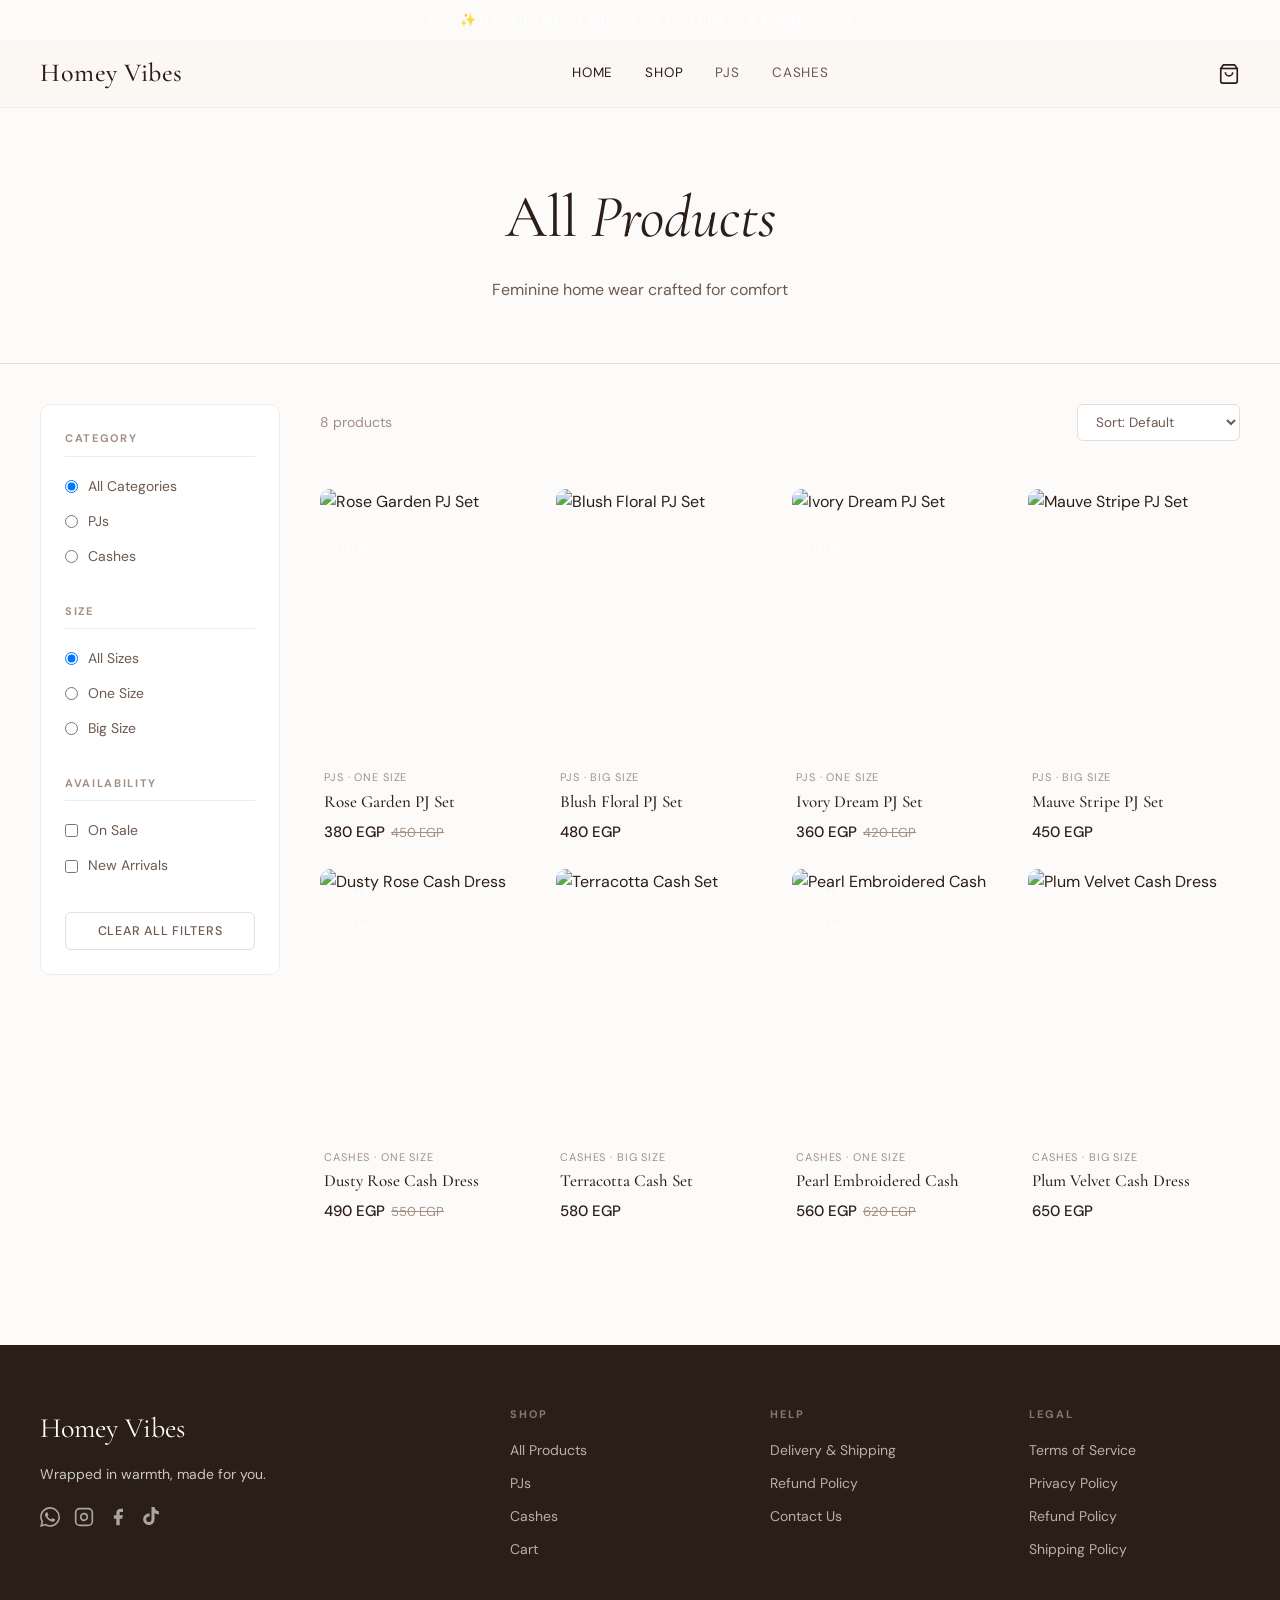
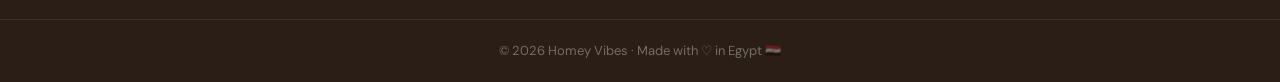
==== shop/index.html @ dcca7a5e "Add files via upload" ====
<!DOCTYPE html>
<html lang="en">
<head>
  <meta charset="UTF-8">
  <meta name="viewport" content="width=device-width, initial-scale=1.0">
  <title>Shop PJs & Cashes | Homey Vibes — Women's Home Wear Egypt</title>
  <meta name="description" content="Browse Homey Vibes' full collection of feminine home wear — cozy PJs and Cashes for women in One Size (55–70kg) and Big Size (80–110kg). Cash on delivery across Egypt. تسوقي بيجامات وكاشات نسائية.">
  <meta name="robots" content="index, follow">
  <link rel="canonical" href="https://homey-vibes.store/shop/">
  <meta property="og:title" content="Shop PJs & Cashes — Homey Vibes">
  <meta property="og:description" content="Egypt's favourite cozy home wear. PJs and Cashes in One Size and Big Size. Cash on delivery.">
  <meta property="og:url" content="https://homey-vibes.store/shop/">
  <meta property="og:image" content="https://homey-vibes.store/H-V_Logo.jpeg">
  <meta property="og:type" content="website">
  <script type="application/ld+json">
  {
    "@context": "https://schema.org",
    "@type": "CollectionPage",
    "name": "Shop — Homey Vibes",
    "url": "https://homey-vibes.store/shop/",
    "description": "Browse all PJs and Cashes in One Size and Big Size",
    "isPartOf": { "@id": "https://homey-vibes.store/#website" },
    "breadcrumb": {
      "@type": "BreadcrumbList",
      "itemListElement": [
        { "@type": "ListItem", "position": 1, "name": "Home", "item": "https://homey-vibes.store/" },
        { "@type": "ListItem", "position": 2, "name": "Shop", "item": "https://homey-vibes.store/shop/" }
      ]
    }
  }
  </script>
    <link rel="icon" type="image/x-icon" href="../favicon.ico">
  <link rel="apple-touch-icon" sizes="180x180" href="../apple-touch-icon.png">
  <link rel="icon" type="image/png" sizes="192x192" href="../icon-192.png">
  <link rel="stylesheet" href="../css/style.css">
  <style>
    .shop-page { max-width: var(--max-w); margin: 0 auto; padding: 40px; }
    .filter-mobile-btn {
      display: none;
      align-items: center;
      gap: 8px;
      padding: 10px 18px;
      border: 1px solid var(--border);
      border-radius: var(--radius-sm);
      font-size: 13.5px;
      color: var(--text-mid);
      margin-bottom: 20px;
      cursor: pointer;
      background: var(--white);
    }
    .shop-topbar {
      display: flex;
      justify-content: space-between;
      align-items: center;
      margin-bottom: 28px;
    }
    .shop-count { font-size: 14px; color: var(--text-light); }
    .sort-select {
      padding: 8px 14px;
      border: 1px solid var(--border);
      border-radius: var(--radius-sm);
      font-size: 13.5px;
      color: var(--text-mid);
      background: var(--white);
      cursor: pointer;
    }
    .active-filters { display: flex; gap: 8px; flex-wrap: wrap; margin-bottom: 20px; }
    .filter-tag {
      display: flex; align-items: center; gap: 6px;
      background: var(--blush); color: var(--rose-dark);
      padding: 4px 12px; border-radius: 99px;
      font-size: 12.5px; cursor: pointer;
    }
    .filter-tag:hover { background: var(--border); }
    @media(max-width:768px) {
      .shop-page { padding: 24px; }
      .filter-mobile-btn { display: flex; }
      .filter-panel { display: none; }
      .filter-panel.open { display: block; position: static; margin-bottom: 24px; }
      .shop-layout { grid-template-columns: 1fr !important; }
    }
  </style>
</head>
<body>

<div id="announcement-bar"></div>
<header id="main-header"></header>

<div class="page-header">
  <h1 id="page-title">All <em>Products</em></h1>
  <p id="page-subtitle">Feminine home wear crafted for comfort</p>
</div>

<div class="shop-page">

  <button class="filter-mobile-btn" id="filter-toggle-btn">
    <svg width="16" height="16" fill="none" stroke="currentColor" stroke-width="2" viewBox="0 0 24 24"><line x1="4" y1="6" x2="20" y2="6"/><line x1="8" y1="12" x2="16" y2="12"/><line x1="10" y1="18" x2="14" y2="18"/></svg>
    Filters
  </button>

  <div class="shop-layout" style="display:grid;grid-template-columns:240px 1fr;gap:40px;align-items:start;">

    <!-- FILTER PANEL -->
    <aside class="filter-panel" id="filter-panel">
      <div class="filter-group">
        <h4>Category</h4>
        <label class="filter-option">
          <input type="radio" name="cat" value="" checked> All Categories
        </label>
        <label class="filter-option">
          <input type="radio" name="cat" value="PJs"> PJs
        </label>
        <label class="filter-option">
          <input type="radio" name="cat" value="Cashes"> Cashes
        </label>
      </div>
      <div class="filter-group">
        <h4>Size</h4>
        <label class="filter-option">
          <input type="radio" name="sub" value="" checked> All Sizes
        </label>
        <label class="filter-option">
          <input type="radio" name="sub" value="One Size"> One Size
        </label>
        <label class="filter-option">
          <input type="radio" name="sub" value="Big Size"> Big Size
        </label>
      </div>
      <div class="filter-group">
        <h4>Availability</h4>
        <label class="filter-option">
          <input type="checkbox" id="filter-sale"> On Sale
        </label>
        <label class="filter-option">
          <input type="checkbox" id="filter-new"> New Arrivals
        </label>
      </div>
      <button class="btn btn-ghost btn-full" style="font-size:12.5px;padding:10px;" onclick="clearFilters()">Clear All Filters</button>
    </aside>

    <!-- PRODUCT AREA -->
    <div>
      <div class="shop-topbar">
        <span class="shop-count" id="product-count">Loading…</span>
        <select class="sort-select" id="sort-select">
          <option value="default">Sort: Default</option>
          <option value="price-asc">Price: Low to High</option>
          <option value="price-desc">Price: High to Low</option>
          <option value="name-asc">Name: A–Z</option>
        </select>
      </div>
      <div class="active-filters" id="active-filters"></div>
      <div class="product-grid" id="products-grid">
        <div class="skeleton" style="aspect-ratio:4/5;border-radius:10px;"></div>
        <div class="skeleton" style="aspect-ratio:4/5;border-radius:10px;"></div>
        <div class="skeleton" style="aspect-ratio:4/5;border-radius:10px;"></div>
        <div class="skeleton" style="aspect-ratio:4/5;border-radius:10px;"></div>
        <div class="skeleton" style="aspect-ratio:4/5;border-radius:10px;"></div>
        <div class="skeleton" style="aspect-ratio:4/5;border-radius:10px;"></div>
      </div>
    </div>
  </div>
</div>

<div id="main-footer"></div>

<script>var _BASE_URL = "../";</script>
<script src="../js/config.js"></script>
<script src="../js/cart.js"></script>
<script src="../js/common.js"></script>
<script src="../js/products.js"></script>
<script>
  let _allProducts = [];

  document.addEventListener('DOMContentLoaded', async () => {
    // Read URL params and pre-set filters
    const catParam = getParam('cat') || '';
    const subParam = getParam('sub') || '';

    if (catParam) {
      document.querySelectorAll('input[name="cat"]').forEach(r => r.checked = (r.value === catParam));
    }
    if (subParam) {
      document.querySelectorAll('input[name="sub"]').forEach(r => r.checked = (r.value === subParam));
    }

    // Update page title
    if (catParam) {
      document.getElementById('page-title').innerHTML = `${catParam} <em>Collection</em>`;
      document.getElementById('page-subtitle').textContent = CONFIG.CATEGORIES[catParam]?.description || '';
    }

    // Load products
    _allProducts = await Products.fetchAll();

    // Listen to filter changes
    document.querySelectorAll('input[name="cat"], input[name="sub"], #filter-sale, #filter-new, #sort-select')
      .forEach(el => el.addEventListener('change', renderFiltered));

    renderFiltered();

    // Mobile filter toggle
    document.getElementById('filter-toggle-btn').addEventListener('click', () => {
      document.getElementById('filter-panel').classList.toggle('open');
    });
  });

  function renderFiltered() {
    const cat   = document.querySelector('input[name="cat"]:checked')?.value || '';
    const sub   = document.querySelector('input[name="sub"]:checked')?.value || '';
    const sale  = document.getElementById('filter-sale').checked;
    const isNew = document.getElementById('filter-new').checked;
    const sort  = document.getElementById('sort-select').value;

    let items = _allProducts.filter(p => p.active === 'TRUE' || p.active === true || p.active === undefined);
    if (cat) items = items.filter(p => p.category === cat);
    if (sub) items = items.filter(p => p.subcategory === sub);
    if (sale)  items = items.filter(p => parseFloat(p.sale_price) > 0);
    if (isNew) items = items.filter(p => p.featured === 'TRUE' || p.featured === true);

    // Sort
    if (sort === 'price-asc')  items.sort((a,b) => (parseFloat(a.sale_price||a.price)||0) - (parseFloat(b.sale_price||b.price)||0));
    if (sort === 'price-desc') items.sort((a,b) => (parseFloat(b.sale_price||b.price)||0) - (parseFloat(a.sale_price||a.price)||0));
    if (sort === 'name-asc')   items.sort((a,b) => a.name.localeCompare(b.name));

    // Update count
    document.getElementById('product-count').textContent = `${items.length} product${items.length !== 1 ? 's' : ''}`;

    // Update active filter tags
    const af = document.getElementById('active-filters');
    const tags = [];
    if (cat) tags.push(`<span class="filter-tag" onclick="clearFilter('cat')">${cat} ✕</span>`);
    if (sub) tags.push(`<span class="filter-tag" onclick="clearFilter('sub')">${sub} ✕</span>`);
    if (sale)  tags.push(`<span class="filter-tag" onclick="clearFilter('sale')">On Sale ✕</span>`);
    if (isNew) tags.push(`<span class="filter-tag" onclick="clearFilter('new')">New Arrivals ✕</span>`);
    af.innerHTML = tags.join('');

    // Render grid
    const grid = document.getElementById('products-grid');
    if (!items.length) {
      grid.innerHTML = '<p style="grid-column:1/-1;text-align:center;padding:40px;color:var(--text-light);">No products found. Try changing your filters.</p>';
      return;
    }
    grid.innerHTML = items.map((p, i) => {
      let html = Products.cardHTML(p);
      html = html.replace('class="product-card"', `class="product-card" style="animation-delay:${Math.min(i,8) * 0.06}s"`);
      return html;
    }).join('');

    // Quick add
    grid.querySelectorAll('.btn-quick-add').forEach(btn => {
      btn.addEventListener('click', async (e) => {
        e.preventDefault();
        const p = await Products.getById(btn.dataset.id);
        if (!p) return;
        Cart.add(p, 1);
        showToast(`${p.name} added to cart ✓`);
      });
    });
  }

  function clearFilter(type) {
    if (type === 'cat') document.querySelector('input[name="cat"][value=""]').checked = true;
    if (type === 'sub') document.querySelector('input[name="sub"][value=""]').checked = true;
    if (type === 'sale') document.getElementById('filter-sale').checked = false;
    if (type === 'new')  document.getElementById('filter-new').checked = false;
    renderFiltered();
  }

  function clearFilters() {
    document.querySelector('input[name="cat"][value=""]').checked = true;
    document.querySelector('input[name="sub"][value=""]').checked = true;
    document.getElementById('filter-sale').checked = false;
    document.getElementById('filter-new').checked = false;
    document.getElementById('sort-select').value = 'default';
    renderFiltered();
  }
</script>
</body>
</html>
---- css/style.css ----
/* ============================================================
   HOMEY VIBES — Global Stylesheet
   Aesthetic: Soft Feminine Editorial · Warm cream + dusty rose
   Fonts: Cormorant Garamond (display) + DM Sans (body)
   ============================================================ */

@import url('https://fonts.googleapis.com/css2?family=Cormorant+Garamond:ital,wght@0,300;0,400;0,500;0,600;1,300;1,400;1,500&family=DM+Sans:opsz,wght@9..40,300;9..40,400;9..40,500&display=swap');

/* -------- Variables ---------------------------------------- */
:root {
  /* Brand Identity & Accents */
  --cream:       #FDFBF9; /* Soft vanilla base for a clean, bright, and inviting storefront */
  --oatmeal:     #F5ECE5; /* Warm cashmere neutral for structural sections and banners */
  --sage-light:  #F6EAE1; /* Delicate silk tint for soft highlights and hover states */
  --sage:        #D4A373; /* Core brand color: warm, elegant caramel-gold accent */
  --sage-dark:   #9C6644; /* Primary CTA button background and prominent active links */
  --sage-deep:   #5C3D2E; /* Deepest accent for luxury, high-end structural contrast */
 
  /* Text & Typography */
  --text-dark:   #2B1E17; /* Deep roasted-espresso for crisp, premium typography */
  --text-mid:    #6D594F; /* Balanced body text for descriptions and metadata */
  --text-light:  #A39085; /* Soft taupe for placeholders and secondary labels */
  --white:       #FFFFFF; /* Pure white for product cards and high-contrast containers */
 
  /* Borders & Dividers */
  --border:      #E6DDD7; /* Clean, warm border for product cards and form inputs */
  --border-soft: #F2EBE6; /* Faint, elegant divider line for separating page sections */
 
  /* System Status */
  --success:     #7A9A82; /* Soft, muted green for successful actions and in-stock badges */
  --error:       #C46D6D; /* Softened rose-red for alerts and out-of-stock messages */
 
  --ff-display:  'Cormorant Garamond', Georgia, serif;
  --ff-body:     'DM Sans', system-ui, sans-serif;

  --nav-h:       68px;
  --ann-h:       40px;
  --max-w:       1280px;
  --radius:      10px;
  --radius-sm:   6px;
  --shadow:      0 4px 24px rgba(43, 30, 23, 0.05);
  --transition:  .25s ease;
}

/* -------- Reset -------------------------------------------- */
*, *::before, *::after { box-sizing: border-box; margin: 0; padding: 0; }
html { scroll-behavior: smooth; font-size: 16px; }
body {
  font-family: var(--ff-body);
  background: var(--cream);
  color: var(--text-dark);
  line-height: 1.65;
  -webkit-font-smoothing: antialiased;
}
a { text-decoration: none; color: inherit; }
img { max-width: 100%; display: block; }
button { cursor: pointer; border: none; background: none; font-family: inherit; }
ul { list-style: none; }
input, select, textarea { font-family: inherit; }

/* -------- Announcement Bar --------------------------------- */
#announcement-bar {
  background: var(--rose-dark);
  color: var(--white);
  height: var(--ann-h);
  display: flex;
  align-items: center;
  justify-content: center;
  font-size: 13px;
  letter-spacing: .04em;
  position: relative;
  z-index: 100;
}
.ann-inner {
  display: flex;
  align-items: center;
  gap: 16px;
  max-width: var(--max-w);
  width: 100%;
  justify-content: center;
  padding: 0 16px;
}
.ann-text { transition: opacity .3s; }
.ann-arrow {
  background: rgba(255,255,255,.15);
  border: none;
  color: var(--white);
  width: 24px;
  height: 24px;
  border-radius: 50%;
  display: flex;
  align-items: center;
  justify-content: center;
  font-size: 12px;
  cursor: pointer;
  transition: background var(--transition);
}
.ann-arrow:hover { background: rgba(255,255,255,.3); }

/* -------- Navbar ------------------------------------------- */
.navbar {
  position: sticky;
  top: 0;
  z-index: 99;
  background: rgba(251,247,242,.96);
  backdrop-filter: blur(12px);
  -webkit-backdrop-filter: blur(12px);
  border-bottom: 1px solid var(--border-soft);
  height: var(--nav-h);
  display: grid;
  grid-template-columns: auto 1fr auto;
  align-items: center;
  gap: 32px;
  padding: 0 40px;
  max-width: 100%;
}
.nav-logo {
  font-family: var(--ff-display);
  font-size: 26px;
  font-weight: 500;
  color: var(--rose-deep);
  letter-spacing: .02em;
  white-space: nowrap;
}
.nav-links {
  display: flex;
  gap: 32px;
  align-items: center;
  justify-content: center;
}
.nav-links a {
  font-size: 13.5px;
  font-weight: 400;
  color: var(--text-mid);
  letter-spacing: .06em;
  text-transform: uppercase;
  transition: color var(--transition);
  position: relative;
}
.nav-links a::after {
  content: '';
  position: absolute;
  bottom: -4px; left: 0;
  width: 0; height: 1.5px;
  background: var(--rose);
  transition: width var(--transition);
}
.nav-links a:hover, .nav-links a.active { color: var(--rose-dark); }
.nav-links a:hover::after, .nav-links a.active::after { width: 100%; }
.nav-actions { display: flex; align-items: center; gap: 16px; }
.cart-btn {
  position: relative;
  display: flex;
  align-items: center;
  color: var(--text-dark);
  transition: color var(--transition);
}
.cart-btn:hover { color: var(--rose-dark); }
.cart-count {
  position: absolute;
  top: -8px; right: -8px;
  background: var(--rose-dark);
  color: #fff;
  font-size: 10px;
  font-weight: 500;
  width: 18px; height: 18px;
  border-radius: 50%;
  display: flex;
  align-items: center;
  justify-content: center;
}
.nav-hamburger {
  display: none;
  flex-direction: column;
  gap: 5px;
  padding: 4px;
}
.nav-hamburger span {
  width: 22px; height: 1.5px;
  background: var(--text-dark);
  display: block;
  transition: var(--transition);
}
.nav-mobile-menu {
  display: none;
  position: fixed;
  top: calc(var(--ann-h) + var(--nav-h));
  left: 0; right: 0;
  background: var(--white);
  border-bottom: 1px solid var(--border);
  padding: 16px 24px;
  flex-direction: column;
  gap: 12px;
  z-index: 98;
  box-shadow: var(--shadow);
}
.nav-mobile-menu.open { display: flex; }
.nav-mobile-menu a {
  font-size: 15px;
  color: var(--text-mid);
  padding: 8px 0;
  border-bottom: 1px solid var(--border-soft);
}
.nav-mobile-menu a:last-child { border-bottom: none; }

/* -------- Buttons ------------------------------------------ */
.btn {
  display: inline-flex;
  align-items: center;
  justify-content: center;
  gap: 8px;
  padding: 14px 32px;
  border-radius: var(--radius-sm);
  font-family: var(--ff-body);
  font-size: 13.5px;
  font-weight: 500;
  letter-spacing: .06em;
  text-transform: uppercase;
  transition: var(--transition);
  cursor: pointer;
  border: none;
}
.btn-primary {
  background: var(--rose-dark);
  color: var(--white);
}
.btn-primary:hover { background: var(--rose-deep); transform: translateY(-1px); }
.btn-outline {
  background: transparent;
  color: var(--rose-dark);
  border: 1.5px solid var(--rose);
}
.btn-outline:hover { background: var(--blush); }
.btn-ghost {
  background: transparent;
  color: var(--text-mid);
  border: 1.5px solid var(--border);
}
.btn-ghost:hover { border-color: var(--taupe); color: var(--text-dark); }
.btn:disabled { opacity: .5; cursor: not-allowed; transform: none !important; }
.btn-full { width: 100%; }

/* -------- Product Cards ------------------------------------ */
.product-grid {
  display: grid;
  grid-template-columns: repeat(4, 1fr);
  gap: 24px;
}
.product-card {
  display: flex;
  flex-direction: column;
  animation: fadeUp .5s ease both;
}
.card-img-wrap {
  position: relative;
  overflow: hidden;
  border-radius: var(--radius);
  background: var(--blush);
  aspect-ratio: 4/5;
  display: block;
}
.card-img-wrap img {
  width: 100%; height: 100%;
  object-fit: cover;
  transition: transform .6s ease;
}
.product-card:hover .card-img-wrap img { transform: scale(1.05); }
.badge-sale, .badge-new {
  position: absolute;
  top: 12px; left: 12px;
  font-size: 11px;
  font-weight: 500;
  letter-spacing: .08em;
  text-transform: uppercase;
  padding: 4px 10px;
  border-radius: var(--radius-sm);
  z-index: 2;
}
.badge-sale { background: var(--rose-dark); color: #fff; }
.badge-new  { background: var(--rose-deep); color: #fff; top: 44px; }
.card-overlay {
  position: absolute;
  bottom: 0; left: 0; right: 0;
  padding: 16px;
  background: linear-gradient(transparent, rgba(42,27,30,.3));
  display: flex;
  justify-content: center;
  opacity: 0;
  transition: opacity var(--transition);
}
.product-card:hover .card-overlay { opacity: 1; }
.btn-quick-add {
  background: var(--white);
  color: var(--rose-dark);
  border: none;
  padding: 10px 20px;
  border-radius: var(--radius-sm);
  font-size: 12.5px;
  font-weight: 500;
  letter-spacing: .06em;
  text-transform: uppercase;
  cursor: pointer;
  transition: var(--transition);
}
.btn-quick-add:hover { background: var(--rose-dark); color: #fff; }
.card-info { padding: 14px 4px 0; }
.card-category { font-size: 11px; color: var(--text-light); letter-spacing: .08em; text-transform: uppercase; margin-bottom: 4px; }
.card-name {
  font-family: var(--ff-display);
  font-size: 17px;
  font-weight: 500;
  color: var(--text-dark);
  line-height: 1.3;
  display: block;
  margin-bottom: 6px;
  transition: color var(--transition);
}
.card-name:hover { color: var(--rose-dark); }
.price-main  { font-size: 15px; font-weight: 500; color: var(--text-dark); }
.price-sale  { font-size: 15px; font-weight: 500; color: var(--rose-dark); }
.price-original { font-size: 13px; color: var(--text-light); text-decoration: line-through; margin-left: 6px; }

/* -------- Hero -------------------------------------------- */
.hero {
  position: relative;
  display: grid;
  grid-template-columns: 1fr 1fr;
  min-height: calc(100vh - var(--ann-h) - var(--nav-h));
  overflow: hidden;
}
.hero-content {
  display: flex;
  flex-direction: column;
  justify-content: center;
  padding: 80px 64px;
  z-index: 2;
}
.hero-eyebrow {
  font-size: 11.5px;
  letter-spacing: .2em;
  text-transform: uppercase;
  color: var(--rose);
  margin-bottom: 20px;
}
.hero-title {
  font-family: var(--ff-display);
  font-size: clamp(48px, 6vw, 80px);
  font-weight: 400;
  line-height: 1.1;
  color: var(--text-dark);
  margin-bottom: 24px;
}
.hero-title em { font-style: italic; color: var(--rose-dark); }
.hero-desc {
  font-size: 16px;
  color: var(--text-mid);
  max-width: 420px;
  line-height: 1.75;
  margin-bottom: 36px;
}
.hero-btns { display: flex; gap: 14px; flex-wrap: wrap; }
.hero-visual {
  position: relative;
  background: var(--blush);
  overflow: hidden;
}
.hero-visual img {
  width: 100%; height: 100%;
  object-fit: cover;
}
.hero-visual-pattern {
  position: absolute;
  inset: 0;
  display: flex;
  align-items: center;
  justify-content: center;
  background: var(--blush);
}
.hero-visual-pattern svg { opacity: .15; }

/* -------- Section Styles ----------------------------------- */
.section { padding: 80px 40px; max-width: var(--max-w); margin: 0 auto; }
.section-header { text-align: center; margin-bottom: 48px; }
.section-eyebrow {
  font-size: 11px;
  letter-spacing: .2em;
  text-transform: uppercase;
  color: var(--rose);
  margin-bottom: 12px;
}
.section-title {
  font-family: var(--ff-display);
  font-size: clamp(32px, 4vw, 50px);
  font-weight: 400;
  color: var(--text-dark);
  line-height: 1.2;
}
.section-title em { font-style: italic; color: var(--rose-dark); }
.section-desc { margin-top: 12px; color: var(--text-mid); font-size: 15px; }

/* -------- Category Cards (Landing) ------------------------ */
.cat-grid { display: grid; grid-template-columns: 1fr 1fr; gap: 24px; }
.cat-card {
  border-radius: var(--radius);
  overflow: hidden;
  position: relative;
  aspect-ratio: 3/4;
  cursor: pointer;
  display: block;
}
.cat-card img { width: 100%; height: 100%; object-fit: cover; transition: transform .6s ease; }
.cat-card:hover img { transform: scale(1.06); }
.cat-card-overlay {
  position: absolute;
  inset: 0;
  background: linear-gradient(to top, rgba(42,27,30,.65) 0%, transparent 55%);
  display: flex;
  flex-direction: column;
  justify-content: flex-end;
  padding: 32px;
  color: var(--white);
}
.cat-card-label {
  font-family: var(--ff-display);
  font-size: 32px;
  font-weight: 400;
  line-height: 1.1;
  margin-bottom: 6px;
}
.cat-card-desc { font-size: 13px; opacity: .8; }
.cat-card-cta {
  display: inline-block;
  margin-top: 14px;
  font-size: 12px;
  letter-spacing: .1em;
  text-transform: uppercase;
  border-bottom: 1px solid rgba(255,255,255,.5);
  padding-bottom: 2px;
  transition: border-color var(--transition);
}
.cat-card:hover .cat-card-cta { border-color: var(--white); }

/* -------- Banner Strip ------------------------------------ */
.banner-strip {
  background: var(--rose-dark);
  color: var(--white);
  padding: 40px;
  text-align: center;
  margin: 0;
}
.banner-strip h2 {
  font-family: var(--ff-display);
  font-size: clamp(28px, 4vw, 48px);
  font-weight: 400;
  margin-bottom: 12px;
}
.banner-strip p { font-size: 15px; opacity: .85; margin-bottom: 24px; }

/* -------- Page Header (inner pages) ----------------------- */
.page-header {
  background: var(--blush);
  padding: 60px 40px;
  text-align: center;
  border-bottom: 1px solid var(--border);
}
.page-header h1 {
  font-family: var(--ff-display);
  font-size: clamp(36px, 5vw, 60px);
  font-weight: 400;
  color: var(--text-dark);
}
.page-header h1 em { font-style: italic; color: var(--rose-dark); }
.page-header p { color: var(--text-mid); margin-top: 10px; }

/* -------- Shop Page Filters ------------------------------- */
.shop-layout { display: grid; grid-template-columns: 240px 1fr; gap: 40px; align-items: start; }
.filter-panel {
  position: sticky;
  top: calc(var(--ann-h) + var(--nav-h) + 24px);
  background: var(--white);
  border: 1px solid var(--border-soft);
  border-radius: var(--radius);
  padding: 24px;
}
.filter-group { margin-bottom: 28px; }
.filter-group h4 {
  font-size: 11px;
  letter-spacing: .15em;
  text-transform: uppercase;
  color: var(--text-light);
  margin-bottom: 12px;
  padding-bottom: 8px;
  border-bottom: 1px solid var(--border-soft);
}
.filter-option {
  display: flex;
  align-items: center;
  gap: 10px;
  padding: 6px 0;
  cursor: pointer;
  font-size: 14px;
  color: var(--text-mid);
  transition: color var(--transition);
}
.filter-option:hover, .filter-option.active { color: var(--rose-dark); }
.filter-option input[type=radio],
.filter-option input[type=checkbox] { accent-color: var(--rose-dark); }

/* -------- Product Detail ---------------------------------- */
.product-detail {
  display: grid;
  grid-template-columns: 1fr 1fr;
  gap: 60px;
  align-items: start;
}
.pd-gallery { display: flex; flex-direction: column; gap: 12px; }
.pd-main-img {
  border-radius: var(--radius);
  overflow: hidden;
  aspect-ratio: 4/5;
  background: var(--blush);
}
.pd-main-img img { width: 100%; height: 100%; object-fit: cover; }
.pd-thumbs { display: flex; gap: 10px; }
.pd-thumb {
  width: 80px; height: 80px;
  border-radius: var(--radius-sm);
  overflow: hidden;
  cursor: pointer;
  border: 2px solid transparent;
  transition: border-color var(--transition);
}
.pd-thumb.active { border-color: var(--rose-dark); }
.pd-thumb img { width: 100%; height: 100%; object-fit: cover; }
.pd-info { position: sticky; top: calc(var(--ann-h) + var(--nav-h) + 24px); }
.pd-category { font-size: 11px; letter-spacing: .15em; text-transform: uppercase; color: var(--rose); margin-bottom: 10px; }
.pd-name {
  font-family: var(--ff-display);
  font-size: clamp(28px, 3vw, 42px);
  font-weight: 400;
  line-height: 1.2;
  color: var(--text-dark);
  margin-bottom: 16px;
}
.pd-price-wrap { display: flex; align-items: baseline; gap: 12px; margin-bottom: 24px; }
.pd-price-sale { font-size: 24px; font-weight: 500; color: var(--rose-dark); }
.pd-price-orig { font-size: 18px; color: var(--text-light); text-decoration: line-through; }
.pd-price-main { font-size: 24px; font-weight: 500; color: var(--text-dark); }
.pd-desc { font-size: 15px; color: var(--text-mid); line-height: 1.8; margin-bottom: 28px; }
.pd-size-label { font-size: 12px; letter-spacing: .12em; text-transform: uppercase; color: var(--text-mid); margin-bottom: 10px; }
.pd-size-options { display: flex; gap: 10px; margin-bottom: 28px; flex-wrap: wrap; }
.size-btn {
  padding: 10px 24px;
  border: 1.5px solid var(--border);
  border-radius: var(--radius-sm);
  font-size: 13.5px;
  color: var(--text-mid);
  cursor: pointer;
  transition: var(--transition);
  background: var(--white);
}
.size-btn:hover { border-color: var(--rose); color: var(--rose-dark); }
.size-btn.selected { border-color: var(--rose-dark); color: var(--rose-dark); background: var(--blush); }
.pd-qty-wrap { display: flex; align-items: center; gap: 16px; margin-bottom: 24px; }
.qty-control { display: flex; align-items: center; border: 1px solid var(--border); border-radius: var(--radius-sm); overflow: hidden; }
.qty-btn {
  width: 40px; height: 44px;
  display: flex; align-items: center; justify-content: center;
  font-size: 18px; color: var(--text-mid);
  cursor: pointer;
  transition: background var(--transition);
}
.qty-btn:hover { background: var(--blush); }
.qty-num { width: 48px; text-align: center; font-size: 15px; border: none; background: transparent; }
.pd-add-btn { flex: 1; }
.pd-features { margin-top: 32px; padding-top: 28px; border-top: 1px solid var(--border-soft); }
.pd-feature { display: flex; gap: 12px; align-items: flex-start; margin-bottom: 14px; }
.pd-feature-icon { color: var(--rose); margin-top: 2px; flex-shrink: 0; }
.pd-feature p { font-size: 13.5px; color: var(--text-mid); }
.pd-feature p strong { color: var(--text-dark); }

/* -------- Cart -------------------------------------------- */
.cart-layout { display: grid; grid-template-columns: 1fr 360px; gap: 40px; align-items: start; }
.cart-items { display: flex; flex-direction: column; gap: 0; }
.cart-item {
  display: grid;
  grid-template-columns: 100px 1fr auto;
  gap: 20px;
  align-items: center;
  padding: 24px 0;
  border-bottom: 1px solid var(--border-soft);
}
.cart-item-img {
  width: 100px; height: 120px;
  border-radius: var(--radius-sm);
  overflow: hidden;
  background: var(--blush);
  flex-shrink: 0;
}
.cart-item-img img { width: 100%; height: 100%; object-fit: cover; }
.ci-name {
  font-family: var(--ff-display);
  font-size: 18px;
  font-weight: 500;
  margin-bottom: 4px;
}
.ci-sub { font-size: 12.5px; color: var(--text-light); margin-bottom: 12px; }
.ci-price { font-size: 15px; font-weight: 500; color: var(--rose-dark); }
.ci-actions { display: flex; align-items: center; gap: 12px; margin-top: 12px; }
.ci-remove {
  font-size: 12px;
  color: var(--text-light);
  text-decoration: underline;
  cursor: pointer;
  transition: color var(--transition);
  background: none; border: none;
}
.ci-remove:hover { color: var(--error); }
.cart-summary {
  background: var(--white);
  border: 1px solid var(--border-soft);
  border-radius: var(--radius);
  padding: 28px;
  position: sticky;
  top: calc(var(--ann-h) + var(--nav-h) + 24px);
}
.cart-summary h3 {
  font-family: var(--ff-display);
  font-size: 22px;
  font-weight: 500;
  margin-bottom: 20px;
  padding-bottom: 16px;
  border-bottom: 1px solid var(--border-soft);
}
.summary-row { display: flex; justify-content: space-between; margin-bottom: 12px; font-size: 14px; color: var(--text-mid); }
.summary-total { font-size: 17px; font-weight: 500; color: var(--text-dark); margin-top: 16px; padding-top: 16px; border-top: 1px solid var(--border); }
.cart-empty { text-align: center; padding: 80px 40px; }
.cart-empty h2 { font-family: var(--ff-display); font-size: 32px; font-weight: 400; margin-bottom: 12px; }
.cart-empty p { color: var(--text-mid); margin-bottom: 28px; }

/* -------- Checkout ---------------------------------------- */
.checkout-layout { display: grid; grid-template-columns: 1fr 400px; gap: 48px; align-items: start; }
.form-section {
  background: var(--white);
  border: 1px solid var(--border-soft);
  border-radius: var(--radius);
  padding: 28px;
  margin-bottom: 20px;
}
.form-section h3 {
  font-family: var(--ff-display);
  font-size: 20px;
  font-weight: 500;
  margin-bottom: 20px;
  padding-bottom: 14px;
  border-bottom: 1px solid var(--border-soft);
}
.form-row { display: grid; gap: 16px; margin-bottom: 16px; }
.form-row.cols-2 { grid-template-columns: 1fr 1fr; }
.form-group { display: flex; flex-direction: column; gap: 6px; }
.form-group label { font-size: 12px; letter-spacing: .1em; text-transform: uppercase; color: var(--text-mid); }
.form-group input,
.form-group select,
.form-group textarea {
  padding: 12px 14px;
  border: 1px solid var(--border);
  border-radius: var(--radius-sm);
  font-size: 14.5px;
  color: var(--text-dark);
  background: var(--cream);
  transition: border-color var(--transition);
  outline: none;
}
.form-group input:focus,
.form-group select:focus,
.form-group textarea:focus { border-color: var(--rose); background: var(--white); }
.form-group textarea { resize: vertical; min-height: 80px; }
.co-order-summary {
  background: var(--white);
  border: 1px solid var(--border-soft);
  border-radius: var(--radius);
  padding: 28px;
  position: sticky;
  top: calc(var(--ann-h) + var(--nav-h) + 24px);
}
.co-order-summary h3 {
  font-family: var(--ff-display);
  font-size: 20px;
  font-weight: 500;
  margin-bottom: 20px;
  padding-bottom: 14px;
  border-bottom: 1px solid var(--border-soft);
}
.co-item {
  display: flex;
  align-items: center;
  gap: 12px;
  margin-bottom: 14px;
  padding-bottom: 14px;
  border-bottom: 1px solid var(--border-soft);
}
.co-item:last-of-type { border-bottom: none; margin-bottom: 0; padding-bottom: 0; }
.co-item img { width: 64px; height: 80px; object-fit: cover; border-radius: var(--radius-sm); background: var(--blush); flex-shrink: 0; }
.co-item-info { flex: 1; }
.co-item-name { font-size: 14px; font-weight: 500; }
.co-item-sub { font-size: 12px; color: var(--text-light); margin-top: 2px; }
.co-item-price { font-size: 14px; font-weight: 500; color: var(--rose-dark); white-space: nowrap; }
.co-divider { height: 1px; background: var(--border-soft); margin: 16px 0; }
.promo-row { display: flex; gap: 8px; margin-bottom: 16px; }
.promo-row input { flex: 1; }
.promo-msg { font-size: 12.5px; margin-top: 4px; }
.promo-msg.success { color: var(--success); }
.promo-msg.error { color: var(--error); }
.payment-badge {
  background: #e8f5e9;
  color: #2e7d32;
  border-radius: var(--radius-sm);
  padding: 12px 16px;
  font-size: 13.5px;
  display: flex;
  align-items: center;
  gap: 10px;
  margin-bottom: 16px;
}

/* -------- Thanks Page ------------------------------------- */
.thanks-page { text-align: center; padding: 80px 40px; max-width: 600px; margin: 0 auto; }
.thanks-icon { font-size: 56px; margin-bottom: 24px; }
.thanks-page h1 { font-family: var(--ff-display); font-size: 48px; font-weight: 400; color: var(--text-dark); margin-bottom: 16px; }
.thanks-page h1 em { font-style: italic; color: var(--rose-dark); }
.thanks-page p { color: var(--text-mid); font-size: 16px; margin-bottom: 12px; }
.order-details-box {
  background: var(--white);
  border: 1px solid var(--border-soft);
  border-radius: var(--radius);
  padding: 24px;
  text-align: left;
  margin: 28px 0;
}
.order-detail-row { display: flex; justify-content: space-between; padding: 8px 0; font-size: 14px; border-bottom: 1px solid var(--border-soft); }
.order-detail-row:last-child { border-bottom: none; font-weight: 500; font-size: 15px; }
.order-detail-row .label { color: var(--text-mid); }

/* -------- Legal Pages ------------------------------------- */
.legal-content { max-width: 780px; margin: 0 auto; padding: 60px 40px; }
.legal-content h2 { font-family: var(--ff-display); font-size: 26px; font-weight: 500; color: var(--text-dark); margin: 32px 0 14px; }
.legal-content h3 { font-size: 17px; font-weight: 500; color: var(--text-dark); margin: 22px 0 10px; }
.legal-content p  { font-size: 15px; color: var(--text-mid); line-height: 1.8; margin-bottom: 14px; }
.legal-content ul { padding-left: 20px; margin-bottom: 14px; }
.legal-content ul li { font-size: 15px; color: var(--text-mid); line-height: 1.75; margin-bottom: 6px; list-style: disc; }
.legal-content strong { color: var(--text-dark); }
.legal-back { display: inline-flex; align-items: center; gap: 8px; color: var(--rose-dark); font-size: 14px; margin-bottom: 24px; }
.legal-back:hover { text-decoration: underline; }

/* -------- Shipping Table ---------------------------------- */
.shipping-table { width: 100%; border-collapse: collapse; margin-top: 24px; }
.shipping-table th {
  background: var(--rose-dark);
  color: var(--white);
  padding: 12px 16px;
  text-align: left;
  font-size: 13px;
  font-weight: 500;
  letter-spacing: .06em;
}
.shipping-table td { padding: 12px 16px; font-size: 14px; border-bottom: 1px solid var(--border-soft); color: var(--text-mid); }
.shipping-table tr:hover td { background: var(--blush); }
.shipping-table .price-col { font-weight: 500; color: var(--rose-dark); }

/* -------- Footer ------------------------------------------ */
.site-footer { background: var(--text-dark); color: rgba(255,255,255,.75); margin-top: 80px; }
.footer-top {
  display: grid;
  grid-template-columns: 2fr 1fr 1fr 1fr;
  gap: 48px;
  max-width: var(--max-w);
  margin: 0 auto;
  padding: 60px 40px 48px;
}
.footer-logo { font-family: var(--ff-display); font-size: 28px; font-weight: 400; color: var(--white); margin-bottom: 12px; }
.footer-brand p { font-size: 14px; line-height: 1.7; margin-bottom: 20px; }
.footer-socials { display: flex; gap: 14px; }
.footer-socials a { color: rgba(255,255,255,.6); transition: color var(--transition); }
.footer-socials a:hover { color: var(--white); }
.footer-col h4 {
  font-size: 11px;
  letter-spacing: .18em;
  text-transform: uppercase;
  color: rgba(255,255,255,.4);
  margin-bottom: 16px;
}
.footer-col a {
  display: block;
  font-size: 14px;
  margin-bottom: 10px;
  color: rgba(255,255,255,.65);
  transition: color var(--transition);
}
.footer-col a:hover { color: var(--white); }
.footer-bottom {
  border-top: 1px solid rgba(255,255,255,.08);
  padding: 20px 40px;
  text-align: center;
  font-size: 13px;
  color: rgba(255,255,255,.35);
  max-width: var(--max-w);
  margin: 0 auto;
}

/* -------- Toast Notification ------------------------------ */
.hv-toast {
  position: fixed;
  bottom: 28px; left: 50%;
  transform: translateX(-50%) translateY(16px);
  background: var(--text-dark);
  color: var(--white);
  padding: 12px 24px;
  border-radius: var(--radius-sm);
  font-size: 14px;
  opacity: 0;
  pointer-events: none;
  transition: opacity .3s, transform .3s;
  z-index: 999;
  white-space: nowrap;
}
.hv-toast.show { opacity: 1; transform: translateX(-50%) translateY(0); }
.hv-toast.error { background: var(--error); }
.hv-toast.success { background: var(--success); }

/* -------- Skeleton Loader --------------------------------- */
.skeleton {
  background: linear-gradient(90deg, var(--blush) 25%, var(--border-soft) 50%, var(--blush) 75%);
  background-size: 200% 100%;
  animation: shimmer 1.5s infinite;
  border-radius: var(--radius-sm);
}
@keyframes shimmer { 0%{background-position:200% 0} 100%{background-position:-200% 0} }
@keyframes fadeUp { from{opacity:0;transform:translateY(20px)} to{opacity:1;transform:none} }

/* -------- Loading Spinner --------------------------------- */
.spinner {
  width: 32px; height: 32px;
  border: 2.5px solid var(--blush);
  border-top-color: var(--rose-dark);
  border-radius: 50%;
  animation: spin .7s linear infinite;
  margin: 40px auto;
}
@keyframes spin { to { transform: rotate(360deg); } }

/* -------- Utility ----------------------------------------- */
.text-center { text-align: center; }
.mt-8  { margin-top: 8px; }
.mt-16 { margin-top: 16px; }
.mt-32 { margin-top: 32px; }
.mb-8  { margin-bottom: 8px; }
.container { max-width: var(--max-w); margin: 0 auto; padding: 0 40px; }

/* -------- Responsive -------------------------------------- */
@media (max-width: 1024px) {
  .product-grid { grid-template-columns: repeat(3, 1fr); }
  .hero { grid-template-columns: 1fr; }
  .hero-visual { min-height: 400px; }
  .footer-top { grid-template-columns: 1fr 1fr; gap: 32px; }
  .shop-layout { grid-template-columns: 200px 1fr; }
}

@media (max-width: 768px) {
  :root { --nav-h: 60px; }
  .navbar { padding: 0 20px; grid-template-columns: auto 1fr auto; }
  .nav-links { display: none; }
  .nav-hamburger { display: flex; }
  .hero-content { padding: 48px 24px; }
  .section { padding: 48px 24px; }
  .product-grid { grid-template-columns: repeat(2, 1fr); gap: 16px; }
  .cat-grid { grid-template-columns: 1fr; }
  .shop-layout { grid-template-columns: 1fr; }
  .filter-panel { position: static; }
  .product-detail { grid-template-columns: 1fr; gap: 32px; }
  .pd-info { position: static; }
  
  /* --- Cart & Checkout Layout Stacking --- */
  .cart-layout, .checkout-layout { 
    display: flex !important;
    flex-direction: column !important;
    gap: 32px !important;
  }

  /* Force Summary to the top on Mobile Checkout */
  .co-order-summary {
    order: -1;
    position: static !important;
    width: 100% !important;
  }

  /* Force Sidebar to bottom on Mobile Cart */
  .cart-summary {
    position: static !important;
    width: 100% !important;
    margin-top: 20px !important;
  }

  /* --- FIX OVERLAPS --- */
  .cart-item {
    grid-template-columns: 80px 1fr !important; /* Force 2 columns */
    gap: 15px !important;
    align-items: start !important;
  }

  /* Cart 'each' price moves to 2nd column instead of 3rd */
  .cart-item > div:nth-child(3) {
    grid-column: 2 !important;
    text-align: left !important;
  }

  .co-item {
    display: grid !important;
    grid-template-columns: 60px 1fr auto !important;
    gap: 12px !important;
    align-items: center !important;
  }

  /* Prevent text from colliding with price in Checkout summary */
  .co-item-info { min-width: 0; }
  .co-item-name { white-space: normal !important; }

  /* Ensure summary rows stay spaced out */
  .summary-row {
    display: flex !important;
    justify-content: space-between !important;
    width: 100% !important;
  }

  .footer-top { grid-template-columns: 1fr; gap: 24px; padding: 40px 24px; }
  .legal-content { padding: 40px 24px; }
  .form-row.cols-2 { grid-template-columns: 1fr; }
  .container { padding: 0 24px; }
}

@media (max-width: 480px) {
  .product-grid { grid-template-columns: repeat(2, 1fr); gap: 12px; }
  .cart-item { grid-template-columns: 70px 1fr !important; }
  .cart-item-img { width: 70px !important; height: 90px !important; }
  .form-group input, .form-group select, .form-group textarea { font-size: 16px; } 
  .co-item img { width: 50px; height: 62px; }
  .co-item-name { font-size: 13px; }
}
/* ============================================================
   CHECKOUT FORM COMPRESSION FIX
   ============================================================ */

@media (max-width: 768px) {
  /* Prevent the entire layout from horizontal scrolling */
  .checkout-layout {
    display: block !important; /* Switch from grid to block for safety */
    width: 100% !important;
    overflow-x: hidden !important;
  }

  /* Force every form section to stay within the screen */
  .form-section, 
  .co-order-summary {
    width: 100% !important;
    max-width: calc(100vw - 48px) !important; /* Accounting for 24px padding on each side */
    box-sizing: border-box !important;
    margin-left: auto !important;
    margin-right: auto !important;
  }

  /* Force inputs and textareas to never exceed their parent */
  input, select, textarea, .form-group {
    max-width: 100% !important;
    width: 100% !important;
    box-sizing: border-box !important;
  }

  /* Fix the specific 2-column row that might be pushing width */
  .form-row.cols-2 {
    grid-template-columns: 1fr !important; /* Stack them vertically */
  }

  /* Ensure the wrapper padding doesn't add to the width */
  div[style*="max-width:var(--max-w)"] {
    padding: 20px 15px !important;
    overflow-x: hidden !important;
  }
}
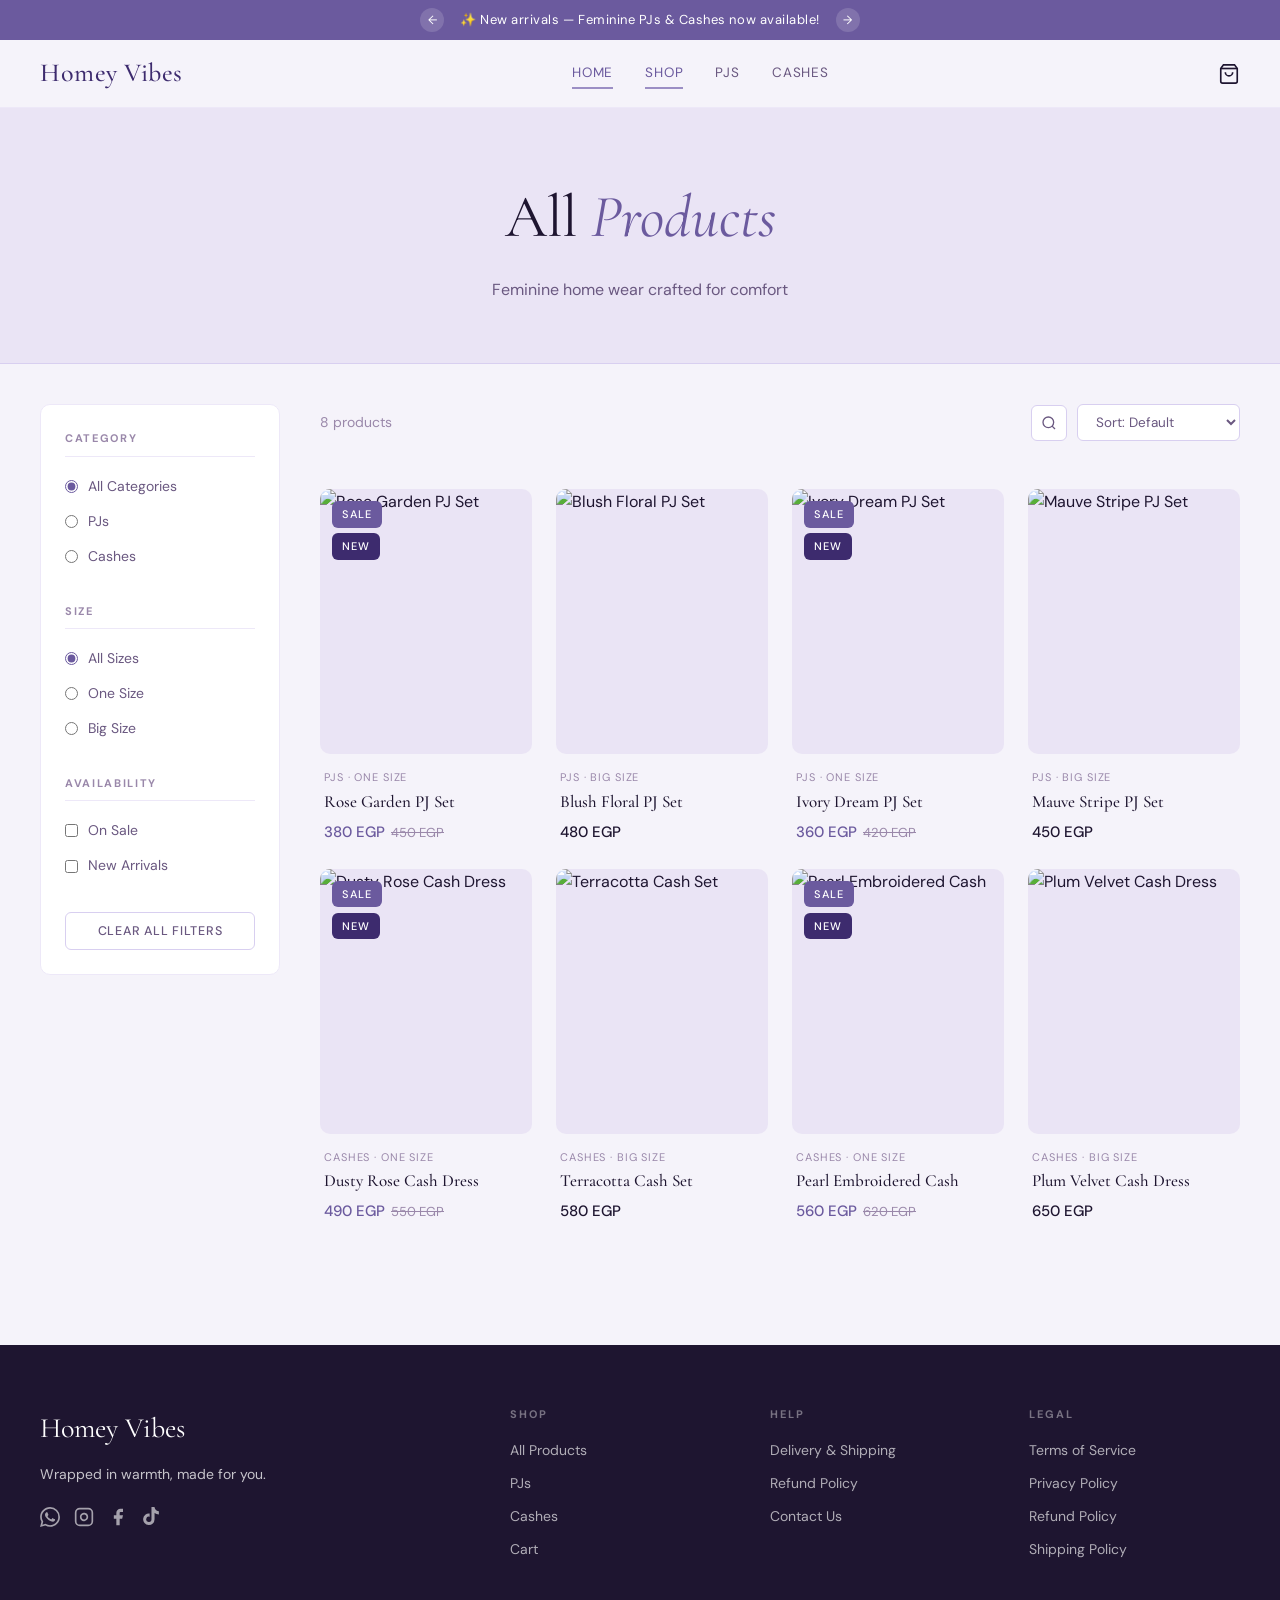
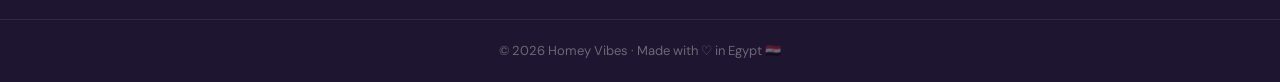
==== commit 3365a835: "index.html" ====
--- a/shop/index.html
+++ b/shop/index.html
@@ -29,7 +29,7 @@
     }
   }
   </script>
-    <link rel="icon" type="image/x-icon" href="../favicon.ico">
+  <link rel="icon" type="image/x-icon" href="../favicon.ico">
   <link rel="apple-touch-icon" sizes="180x180" href="../apple-touch-icon.png">
   <link rel="icon" type="image/png" sizes="192x192" href="../icon-192.png">
   <link rel="stylesheet" href="../css/style.css">
@@ -55,6 +55,7 @@
       margin-bottom: 28px;
     }
     .shop-count { font-size: 14px; color: var(--text-light); }
+    .shop-topbar-right { display: flex; align-items: center; gap: 10px; }
     .sort-select {
       padding: 8px 14px;
       border: 1px solid var(--border);
@@ -64,6 +65,20 @@
       background: var(--white);
       cursor: pointer;
     }
+    .shop-search-btn {
+      display: flex;
+      align-items: center;
+      justify-content: center;
+      width: 36px;
+      height: 36px;
+      border: 1px solid var(--border);
+      border-radius: var(--radius-sm);
+      background: var(--white);
+      color: var(--text-mid);
+      cursor: pointer;
+      transition: border-color var(--transition), color var(--transition);
+    }
+    .shop-search-btn:hover { border-color: var(--rose); color: var(--rose-dark); }
     .active-filters { display: flex; gap: 8px; flex-wrap: wrap; margin-bottom: 20px; }
     .filter-tag {
       display: flex; align-items: center; gap: 6px;
@@ -142,12 +157,17 @@
     <div>
       <div class="shop-topbar">
         <span class="shop-count" id="product-count">Loading…</span>
-        <select class="sort-select" id="sort-select">
-          <option value="default">Sort: Default</option>
-          <option value="price-asc">Price: Low to High</option>
-          <option value="price-desc">Price: High to Low</option>
-          <option value="name-asc">Name: A–Z</option>
-        </select>
+        <div class="shop-topbar-right">
+          <button class="shop-search-btn" id="search-open-btn" aria-label="Search products">
+            <svg width="16" height="16" viewBox="0 0 24 24" fill="none" stroke="currentColor" stroke-width="2"><circle cx="11" cy="11" r="8"/><line x1="21" y1="21" x2="16.65" y2="16.65"/></svg>
+          </button>
+          <select class="sort-select" id="sort-select">
+            <option value="default">Sort: Default</option>
+            <option value="price-asc">Price: Low to High</option>
+            <option value="price-desc">Price: High to Low</option>
+            <option value="name-asc">Name: A–Z</option>
+          </select>
+        </div>
       </div>
       <div class="active-filters" id="active-filters"></div>
       <div class="product-grid" id="products-grid">
@@ -173,7 +193,6 @@
   let _allProducts = [];
 
   document.addEventListener('DOMContentLoaded', async () => {
-    // Read URL params and pre-set filters
     const catParam = getParam('cat') || '';
     const subParam = getParam('sub') || '';
 
@@ -184,22 +203,18 @@
       document.querySelectorAll('input[name="sub"]').forEach(r => r.checked = (r.value === subParam));
     }
 
-    // Update page title
     if (catParam) {
       document.getElementById('page-title').innerHTML = `${catParam} <em>Collection</em>`;
       document.getElementById('page-subtitle').textContent = CONFIG.CATEGORIES[catParam]?.description || '';
     }
 
-    // Load products
     _allProducts = await Products.fetchAll();
 
-    // Listen to filter changes
     document.querySelectorAll('input[name="cat"], input[name="sub"], #filter-sale, #filter-new, #sort-select')
       .forEach(el => el.addEventListener('change', renderFiltered));
 
     renderFiltered();
 
-    // Mobile filter toggle
     document.getElementById('filter-toggle-btn').addEventListener('click', () => {
       document.getElementById('filter-panel').classList.toggle('open');
     });
@@ -218,15 +233,12 @@
     if (sale)  items = items.filter(p => parseFloat(p.sale_price) > 0);
     if (isNew) items = items.filter(p => p.featured === 'TRUE' || p.featured === true);
 
-    // Sort
     if (sort === 'price-asc')  items.sort((a,b) => (parseFloat(a.sale_price||a.price)||0) - (parseFloat(b.sale_price||b.price)||0));
     if (sort === 'price-desc') items.sort((a,b) => (parseFloat(b.sale_price||b.price)||0) - (parseFloat(a.sale_price||a.price)||0));
     if (sort === 'name-asc')   items.sort((a,b) => a.name.localeCompare(b.name));
 
-    // Update count
     document.getElementById('product-count').textContent = `${items.length} product${items.length !== 1 ? 's' : ''}`;
 
-    // Update active filter tags
     const af = document.getElementById('active-filters');
     const tags = [];
     if (cat) tags.push(`<span class="filter-tag" onclick="clearFilter('cat')">${cat} ✕</span>`);
@@ -235,7 +247,6 @@
     if (isNew) tags.push(`<span class="filter-tag" onclick="clearFilter('new')">New Arrivals ✕</span>`);
     af.innerHTML = tags.join('');
 
-    // Render grid
     const grid = document.getElementById('products-grid');
     if (!items.length) {
       grid.innerHTML = '<p style="grid-column:1/-1;text-align:center;padding:40px;color:var(--text-light);">No products found. Try changing your filters.</p>';
@@ -247,7 +258,6 @@
       return html;
     }).join('');
 
-    // Quick add
     grid.querySelectorAll('.btn-quick-add').forEach(btn => {
       btn.addEventListener('click', async (e) => {
         e.preventDefault();
--- a/css/style.css
+++ b/css/style.css
@@ -1,6 +1,6 @@
 /* ============================================================
    HOMEY VIBES — Global Stylesheet
-   Aesthetic: Soft Feminine Editorial · Warm cream + dusty rose
+   Aesthetic: Soft Feminine Editorial · Cool lavender + plum
    Fonts: Cormorant Garamond (display) + DM Sans (body)
    ============================================================ */
 
@@ -8,38 +8,32 @@
 
 /* -------- Variables ---------------------------------------- */
 :root {
-  /* Brand Identity & Accents */
-  --cream:       #FDFBF9; /* Soft vanilla base for a clean, bright, and inviting storefront */
-  --oatmeal:     #F5ECE5; /* Warm cashmere neutral for structural sections and banners */
-  --sage-light:  #F6EAE1; /* Delicate silk tint for soft highlights and hover states */
-  --sage:        #D4A373; /* Core brand color: warm, elegant caramel-gold accent */
-  --sage-dark:   #9C6644; /* Primary CTA button background and prominent active links */
-  --sage-deep:   #5C3D2E; /* Deepest accent for luxury, high-end structural contrast */
- 
-  /* Text & Typography */
-  --text-dark:   #2B1E17; /* Deep roasted-espresso for crisp, premium typography */
-  --text-mid:    #6D594F; /* Balanced body text for descriptions and metadata */
-  --text-light:  #A39085; /* Soft taupe for placeholders and secondary labels */
-  --white:       #FFFFFF; /* Pure white for product cards and high-contrast containers */
- 
-  /* Borders & Dividers */
-  --border:      #E6DDD7; /* Clean, warm border for product cards and form inputs */
-  --border-soft: #F2EBE6; /* Faint, elegant divider line for separating page sections */
- 
-  /* System Status */
-  --success:     #7A9A82; /* Soft, muted green for successful actions and in-stock badges */
-  --error:       #C46D6D; /* Softened rose-red for alerts and out-of-stock messages */
- 
-  --ff-display:  'Cormorant Garamond', Georgia, serif;
-  --ff-body:     'DM Sans', system-ui, sans-serif;
-
-  --nav-h:       68px;
-  --ann-h:       40px;
-  --max-w:       1280px;
-  --radius:      10px;
-  --radius-sm:   6px;
-  --shadow:      0 4px 24px rgba(43, 30, 23, 0.05);
-  --transition:  .25s ease;
+  --cream:       #F5F3FA;
+  --blush:       #EAE4F5;
+  --rose:        #9B8EC4;
+  --rose-dark:   #6B5A9E;
+  --rose-deep:   #3D2B6E;
+  --taupe:       #A89BB8;
+  --warm-brown:  #5A4A7A;
+  --text-dark:   #1E1530;
+  --text-mid:    #6A5880;
+  --text-light:  #9A88AA;
+  --white:       #FFFFFF;
+  --border:      #D8CFF0;
+  --border-soft: #EDE8F8;
+  --success:     #5A8A6A;
+  --error:       #C05050;
+
+  --ff-display: 'Cormorant Garamond', Georgia, serif;
+  --ff-body:    'DM Sans', system-ui, sans-serif;
+
+  --nav-h:           68px;
+  --ann-h:           40px;
+  --max-w:           1280px;
+  --radius:          10px;
+  --radius-sm:       6px;
+  --shadow:          0 4px 24px rgba(42,27,30,.07);
+  --transition:      .25s ease;
 }
 
 /* -------- Reset -------------------------------------------- */
@@ -102,7 +96,7 @@
   position: sticky;
   top: 0;
   z-index: 99;
-  background: rgba(251,247,242,.96);
+  background: rgba(245,243,250,.96);
   backdrop-filter: blur(12px);
   -webkit-backdrop-filter: blur(12px);
   border-bottom: 1px solid var(--border-soft);
@@ -985,3 +979,109 @@
     overflow-x: hidden !important;
   }
 }
+
+/* -------- Search Overlay ---------------------------------- */
+.search-overlay {
+  position: fixed;
+  inset: 0;
+  z-index: 200;
+  background: rgba(30, 21, 48, 0.55);
+  backdrop-filter: blur(8px);
+  -webkit-backdrop-filter: blur(8px);
+  display: flex;
+  flex-direction: column;
+  align-items: center;
+  opacity: 0;
+  pointer-events: none;
+  transition: opacity .25s ease;
+}
+.search-overlay.open {
+  opacity: 1;
+  pointer-events: all;
+}
+.search-bar-wrap {
+  width: 100%;
+  background: var(--cream);
+  padding: 22px 48px;
+  display: flex;
+  align-items: center;
+  gap: 16px;
+  border-bottom: 1px solid var(--border-soft);
+  box-shadow: 0 4px 32px rgba(30,21,48,.08);
+}
+.search-icon-static {
+  color: var(--text-light);
+  flex-shrink: 0;
+}
+.search-main-input {
+  flex: 1;
+  border: none;
+  outline: none;
+  font-family: var(--ff-display);
+  font-size: 28px;
+  font-weight: 300;
+  background: transparent;
+  color: var(--text-dark);
+  letter-spacing: .01em;
+}
+.search-main-input::placeholder { color: var(--text-light); }
+.search-close-btn {
+  color: var(--text-mid);
+  background: none;
+  border: none;
+  cursor: pointer;
+  padding: 6px;
+  display: flex;
+  align-items: center;
+  border-radius: 50%;
+  transition: background var(--transition), color var(--transition);
+}
+.search-close-btn:hover { background: var(--blush); color: var(--text-dark); }
+.search-results-area {
+  width: 100%;
+  max-width: var(--max-w);
+  padding: 28px 48px 48px;
+  overflow-y: auto;
+  max-height: calc(100vh - 92px);
+}
+.search-results-label {
+  font-size: 11px;
+  letter-spacing: .14em;
+  text-transform: uppercase;
+  color: var(--text-light);
+  margin-bottom: 20px;
+}
+.search-results-grid {
+  display: grid;
+  grid-template-columns: repeat(4, 1fr);
+  gap: 20px;
+}
+.search-no-results {
+  text-align: center;
+  padding: 64px 0;
+  color: var(--text-light);
+  font-family: var(--ff-display);
+  font-size: 22px;
+  font-weight: 300;
+}
+.search-no-results span { display: block; font-family: var(--ff-body); font-size: 14px; margin-top: 8px; }
+
+/* Search icon button in navbar */
+.search-nav-btn {
+  display: flex;
+  align-items: center;
+  color: var(--text-dark);
+  transition: color var(--transition);
+  padding: 2px;
+}
+.search-nav-btn:hover { color: var(--rose-dark); }
+
+@media (max-width: 768px) {
+  .search-bar-wrap { padding: 16px 20px; }
+  .search-main-input { font-size: 20px; }
+  .search-results-area { padding: 20px 20px 40px; }
+  .search-results-grid { grid-template-columns: repeat(2, 1fr); gap: 14px; }
+}
+@media (max-width: 480px) {
+  .search-results-grid { grid-template-columns: repeat(2, 1fr); gap: 10px; }
+}
